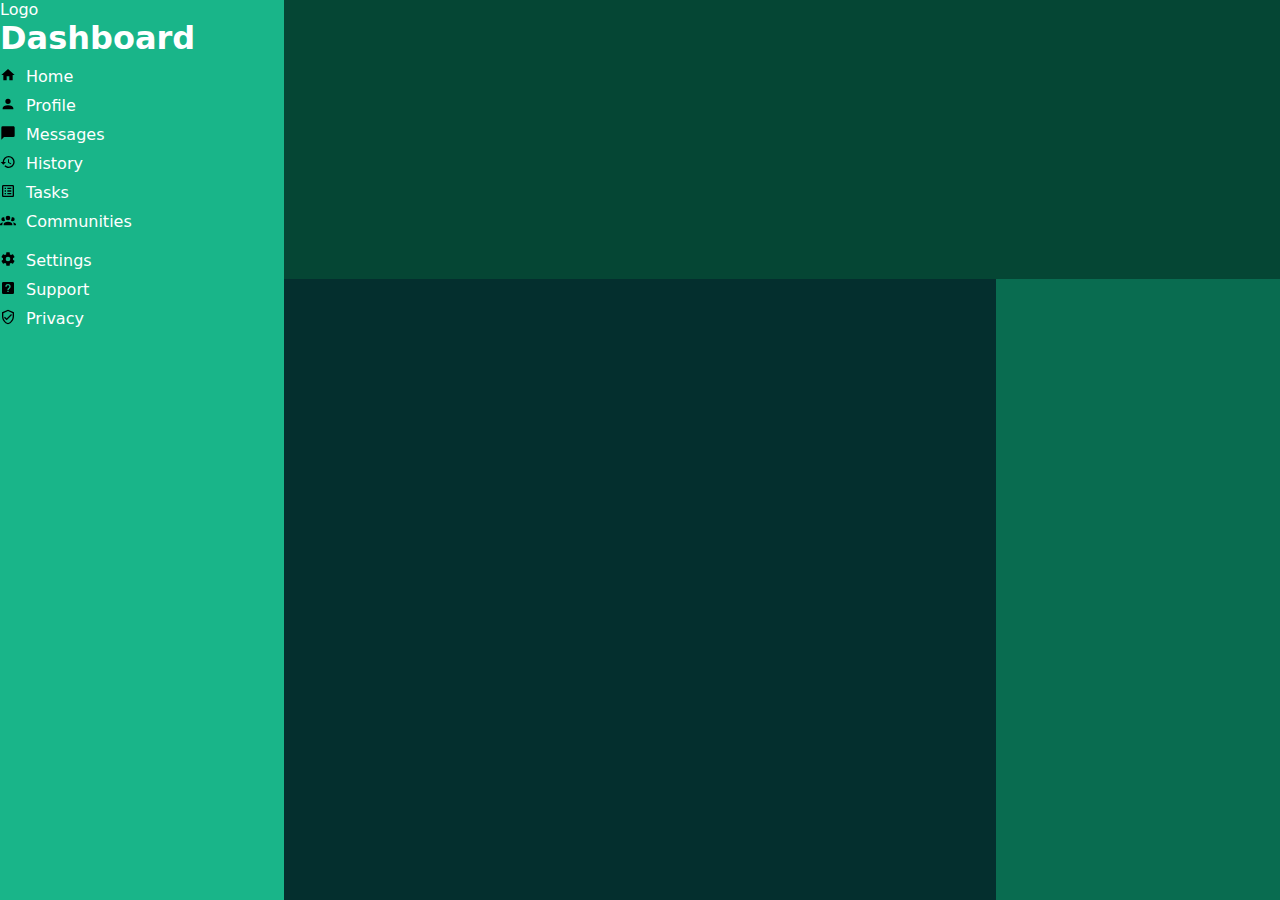
==== index.html @ f44090f6 "Add sidebar icons." ====
<!DOCTYPE html>
<html lang="en">
<head>
  <meta charset="UTF-8">
  <meta name="viewport" content="width=device-width, initial-scale=1.0">
  <title>Odin Dashboard</title>
  <link rel="stylesheet" href="style.css">
</head>
<body>
  <aside>
    <div>
      <div class="logo">Logo</div>
      <h1 class="dashboard">Dashboard</h1>
      <ul>
        <li class="border"></li>
        <li><img src="./assets/home.svg" alt="Home"><span>Home</span></li>
        <li><img src="./assets/account.svg" alt="Profile"><span>Profile</span></li>
        <li><img src="./assets/message.svg" alt="Messages"><span>Messages</span></li>
        <li><img src="./assets/history.svg" alt="History"><span>History</span></li>
        <li><img src="./assets/task.svg" alt="Tasks"><span>Tasks</span></li>
        <li><img src="./assets/communities.svg" alt=""><span>Communities</span></li>
        <li class="border"></li>
        <li><img src="./assets/setting.svg" alt="Settings"><span>Settings</span></li>
        <li><img src="./assets/support.svg" alt="Support"><span>Support</span></li>
        <li><img src="./assets/privacy.svg" alt="Privacy"><span>Privacy</span></li>
      </ul>
    </div>
  </aside>

  <header>
  </header>

  <section class="main-content">
    <div class="first-content">
      <div class="statistics"></div>
      <div class="proj-completion"></div>
    </div>
    <div class="second-content">
      <div class="proj-task"></div>
      <div class="proj-task"></div>
    </div>
  </section>

  <section class="right-content">
    <div class="reminders"></div>
    <div class="checklist"></div>
  </section>
</body>
</html>
---- style.css ----
:root{
  --bg-primary:#042f2e;
  --bg-secondary:#054634;
  --bg-buttons:#096c50;
  --bg-sidebar:#19b589;
  --font-color:white;
}

* {
  padding:0px;
  margin:0px;
  box-sizing: border-box;
}

html{
  font-family: system-ui, -apple-system, BlinkMacSystemFont, 'Segoe UI', Roboto, Oxygen, Ubuntu, Cantarell, 'Open Sans', 'Helvetica Neue', sans-serif;
}

body{
  background-color: var(--bg-primary);
  color:var(--font-color);
  display:grid;
  grid-template-areas: 
  "aside header header"
  "aside middle right"
  "aside middle right";
  grid-template-columns: 1fr 2.5fr 1fr;
}

aside{
  grid-area: aside;
  height:100vh;
  background-color: var(--bg-sidebar);
  display:grid;
}

ul{
  display:grid;
  gap:10px;
}

li{
  display:grid;
  grid-template-columns: min-content auto;
  gap:10px;
}

img{
  height:1rem;
  width:1rem;
}

header{
  grid-area: header;
  background-color: var(--bg-secondary);
}

.main-content{
  grid-area: middle;
  background-color: var(--bg-primary);
  display:grid;
  gap:2rem;
  margin: 2rem 2rem 0 2rem;
}

.main-content .first-content{
  display:grid;
  grid-template-columns: 2fr 1fr;
  grid-gap:2rem;
}

.main-content .second-content{
  display:grid;
  grid-template-columns: 1fr 1fr;
  grid-gap:2rem;
}

.right-content{
  grid-area: right;
  background-color: var(--bg-buttons);
  display:grid;
}
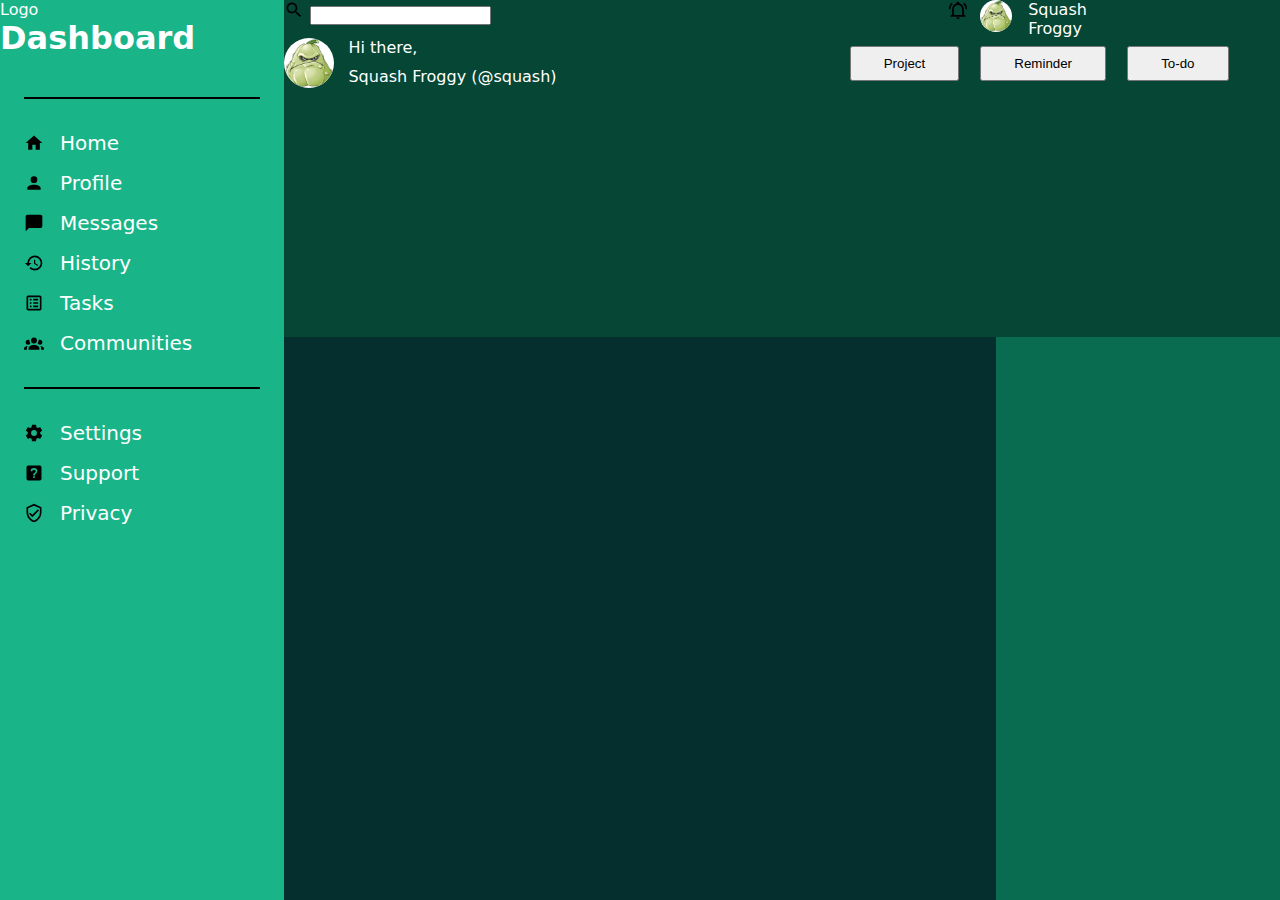
==== commit 5d4271c2: "Add header items" ====
--- a/index.html
+++ b/index.html
@@ -28,6 +28,31 @@
   </aside>
 
   <header>
+    <div class="top-header">
+      <div class="top-left-header">
+        <img src="./assets/search.svg" alt="search">
+        <input type="search" name="search" id="search">
+      </div>
+      <div class="top-right-header">
+        <img src="./assets/bell.svg" alt="notification">
+        <img src="./assets/profile-squash.webp" alt="profile-avatar" class="avatar">
+        <span class="small-name">Squash Froggy</span> 
+      </div>
+    </div>
+    <div class="bottom-header">
+      <div class="bottom-left-header">
+        <img src="./assets/profile-squash.webp" alt="profile" class="big-avatar">
+        <div class="greeting">
+          <span class="greet-hi">Hi there,</span>
+          <span class="greet-name">Squash Froggy (@squash)</span>
+        </div>
+      </div>
+      <div class="bottom-right-header">
+        <button class="btn-proj">Project</button>
+        <button class="btn-remind">Reminder</button>
+        <button class="btn-checklist">To-do</button>
+      </div>
+    </div>
   </header>
 
   <section class="main-content">
--- a/style.css
+++ b/style.css
@@ -36,18 +36,26 @@
 
 ul{
   display:grid;
-  gap:10px;
+  gap:16px;
+  margin:1.5em;
 }
 
 li{
   display:grid;
   grid-template-columns: min-content auto;
-  gap:10px;
+  gap:16px;
+  font-size:1.25rem;
+  align-items:center;
+}
+
+.border{
+  border:1px solid black;
+  margin: 16px 0 16px 0;
 }
 
 img{
-  height:1rem;
-  width:1rem;
+  height:20px;
+  width:20px;
 }
 
 header{
@@ -80,3 +88,60 @@
   background-color: var(--bg-buttons);
   display:grid;
 }
+
+/* ------------------------------------------ */
+/* Header stuff */
+/* ------------------------------------------ */
+.top-header{
+  display:grid;
+  grid-template-columns: 2fr 1fr;
+}
+
+.top-right-header{
+  display:grid;
+  grid-template-columns: 16px 32px auto;
+  gap:1rem;
+  justify-content:end;
+  margin-right:10em;
+}
+
+.avatar{
+  width: 2rem;
+  height:2rem;
+  background-color: white;
+  border-radius: 50%;
+  vertical-align: middle;
+}
+
+.bottom-header{
+  display:grid;
+  grid-template-columns: 1fr 1fr;
+  align-items:end;
+}
+
+.bottom-left-header{
+  display:grid;
+  grid-template-columns: 64px auto;
+  /* grid-auto-flow: column; */
+}
+
+.big-avatar{
+  height: 50px;
+  width: 50px;
+  border-radius:50px;
+  background-color:white;
+}
+
+.greeting{
+  display:grid;
+  gap: 8px;
+}
+
+button{
+  padding: 8px 32px 8px 32px;
+  margin-left:16px;
+}
+
+.bottom-right-header{
+  margin:auto;
+}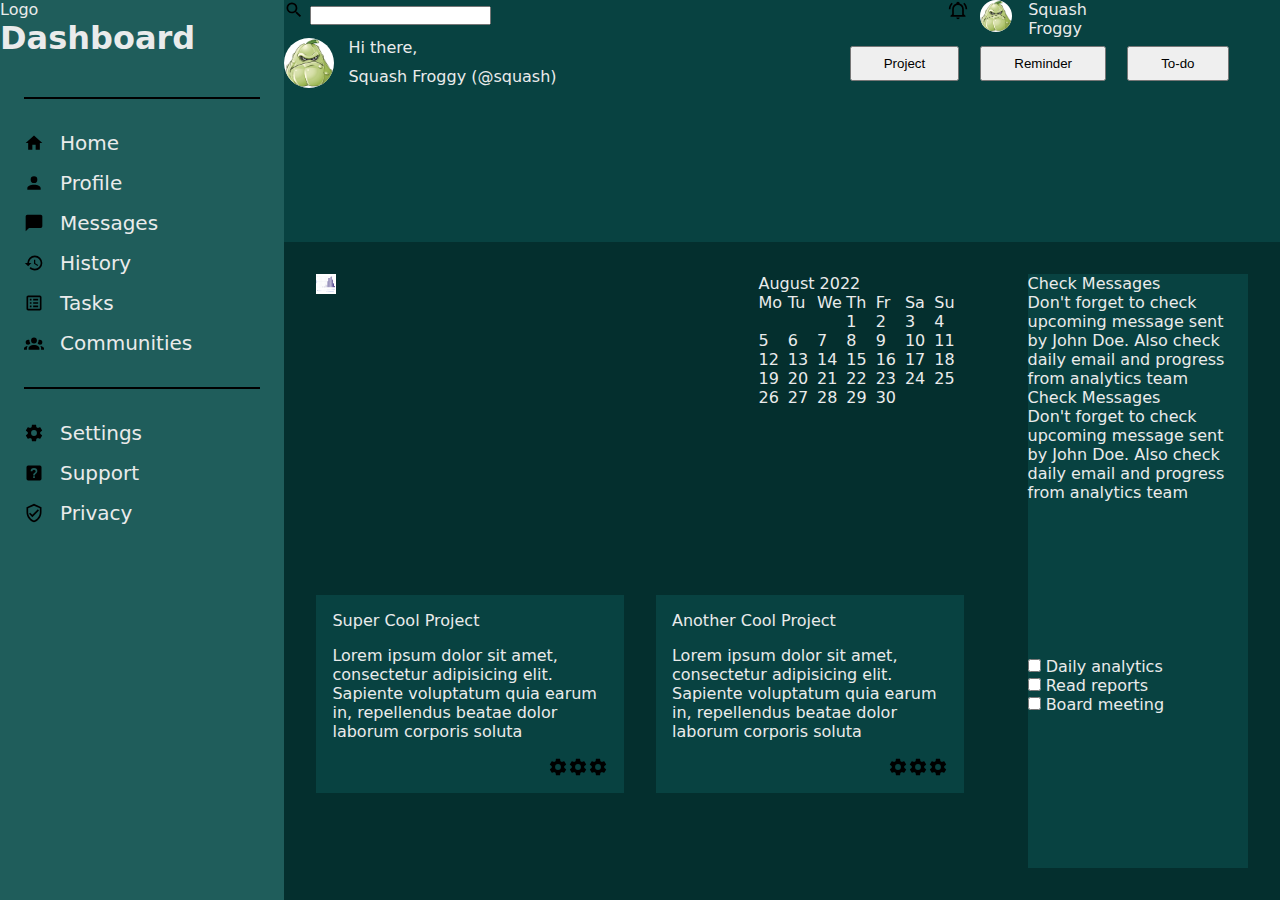
==== commit 8902c5da: "Style project-task content" ====
--- a/index.html
+++ b/index.html
@@ -57,18 +57,107 @@
 
   <section class="main-content">
     <div class="first-content">
-      <div class="statistics"></div>
-      <div class="proj-completion"></div>
+      <div class="statistics">
+        <img src="./assets/placeholder-statistics.png" alt="some graph">
+      </div>
+      <div class="calendar">
+        <div class="month">August 2022</div>
+        <div class="days">
+          <div>Mo</div>
+          <div>Tu</div>
+          <div>We</div>
+          <div>Th</div>
+          <div>Fr</div>
+          <div>Sa</div>
+          <div>Su</div>
+        </div>
+        <div class="dates">
+          <div>1</div>
+          <div>2</div>
+          <div>3</div>
+          <div>4</div>
+          <div>5</div>
+          <div>6</div>
+          <div>7</div>
+          <div>8</div>
+          <div>9</div>
+          <div>10</div>
+          <div>11</div>
+          <div>12</div>
+          <div>13</div>
+          <div>14</div>
+          <div>15</div>
+          <div>16</div>
+          <div>17</div>
+          <div>18</div>
+          <div>19</div>
+          <div>20</div>
+          <div>21</div>
+          <div>22</div>
+          <div>23</div>
+          <div>24</div>
+          <div>25</div>
+          <div>26</div>
+          <div>27</div>
+          <div>28</div>
+          <div>29</div>
+          <div>30</div>
+        </div>
+      </div>
     </div>
     <div class="second-content">
-      <div class="proj-task"></div>
-      <div class="proj-task"></div>
+      <div class="proj-task">
+        <p class="proj-title">Super Cool Project</p>
+        <p class="proj-content">Lorem ipsum dolor sit amet, consectetur adipisicing elit. Sapiente voluptatum quia earum in, repellendus beatae dolor laborum corporis soluta</p>
+        <div class="proj-icons">
+          <!-- <img src="./assets/favorite.svg" alt="favorite">
+          <img src="./assets/eye.svg" alt="read">
+          <img src="./assets/share.svg" alt="share"> -->
+          <img src="./assets/setting.svg" alt="">
+          <img src="./assets/setting.svg" alt="">
+          <img src="./assets/setting.svg" alt="">
+        </div>
+      </div>
+      <div class="proj-task">
+        <p class="proj-title">Another Cool Project</p>
+        <p class="proj-content">Lorem ipsum dolor sit amet, consectetur adipisicing elit. Sapiente voluptatum quia earum in, repellendus beatae dolor laborum corporis soluta</p>
+        <div class="proj-icons">
+          <!-- <img src="./assets/favorite.svg" alt="favorite">
+          <img src="./assets/eye.svg" alt="read">
+          <img src="./assets/share.svg" alt="share"> -->
+          <img src="./assets/setting.svg" alt="">
+          <img src="./assets/setting.svg" alt="">
+          <img src="./assets/setting.svg" alt="">
+        </div>
+      </div>
     </div>
   </section>
 
   <section class="right-content">
-    <div class="reminders"></div>
-    <div class="checklist"></div>
+    <div class="reminders-container">
+      <div class="reminders">
+        <p class="reminder-title">Check Messages</p>
+        <p class="reminder-content">Don't forget to check upcoming message sent by John Doe. Also check daily email and progress from analytics team</p>
+      </div>
+      <div class="reminders">
+        <p class="reminder-title">Check Messages</p>
+        <p class="reminder-content">Don't forget to check upcoming message sent by John Doe. Also check daily email and progress from analytics team</p>
+      </div>
+    </div>
+    <div class="checklist-container">
+      <div class="checklist">
+        <input type="checkbox" name="list" id="list">
+        <span>Daily analytics</span>
+      </div>
+      <div class="checklist">
+        <input type="checkbox" name="list" id="list">
+        <span>Read reports</span>
+      </div>
+      <div class="checklist">
+        <input type="checkbox" name="list" id="list">
+        <span>Board meeting</span>
+      </div>
+    </div>
   </section>
 </body>
 </html>--- a/style.css
+++ b/style.css
@@ -1,9 +1,10 @@
 :root{
-  --bg-primary:#042f2e;
-  --bg-secondary:#054634;
-  --bg-buttons:#096c50;
-  --bg-sidebar:#19b589;
-  --font-color:white;
+  --text: #EAEBEB;
+  --background: #042f2e;
+  --primary: #084241;
+  --sidebar: #1f5d5b;
+  --accent: #09b7b4;
+
 }
 
 * {
@@ -17,8 +18,8 @@
 }
 
 body{
-  background-color: var(--bg-primary);
-  color:var(--font-color);
+  background-color: var(--background);
+  color:var(--text);
   display:grid;
   grid-template-areas: 
   "aside header header"
@@ -30,9 +31,10 @@
 aside{
   grid-area: aside;
   height:100vh;
-  background-color: var(--bg-sidebar);
+  background-color: var(--sidebar);
   display:grid;
 }
+
 
 ul{
   display:grid;
@@ -60,12 +62,12 @@
 
 header{
   grid-area: header;
-  background-color: var(--bg-secondary);
+  background-color: var(--primary);
 }
 
 .main-content{
   grid-area: middle;
-  background-color: var(--bg-primary);
+  background-color: var(--background);
   display:grid;
   gap:2rem;
   margin: 2rem 2rem 0 2rem;
@@ -74,6 +76,7 @@
 .main-content .first-content{
   display:grid;
   grid-template-columns: 2fr 1fr;
+  grid-template-columns: repeat();
   grid-gap:2rem;
 }
 
@@ -85,8 +88,9 @@
 
 .right-content{
   grid-area: right;
-  background-color: var(--bg-buttons);
+  background-color: var(--primary);
   display:grid;
+  margin: 2rem;
 }
 
 /* ------------------------------------------ */
@@ -144,4 +148,44 @@
 
 .bottom-right-header{
   margin:auto;
-}+}
+j
+/* ------------------------------------------ */
+/* Body stuff */
+/* ------------------------------------------ */
+
+/* Calendar */
+.calendar{
+  display:grid;
+}
+
+.days{
+  display:grid;
+  grid-template-columns: repeat(7, 1fr);
+}
+
+.dates{
+  display:grid;
+  grid-template-columns: repeat(7, 1fr);
+}
+
+.dates div:first-child{
+  grid-column: 4;
+}
+
+
+.second-content{
+  max-height: 150px;
+}
+
+.proj-task{
+  padding: 1rem;
+  background-color: var(--primary);
+  display: grid;
+  gap:1rem;
+}
+
+.proj-icons{
+  display:flex;
+  justify-content: flex-end;
+}
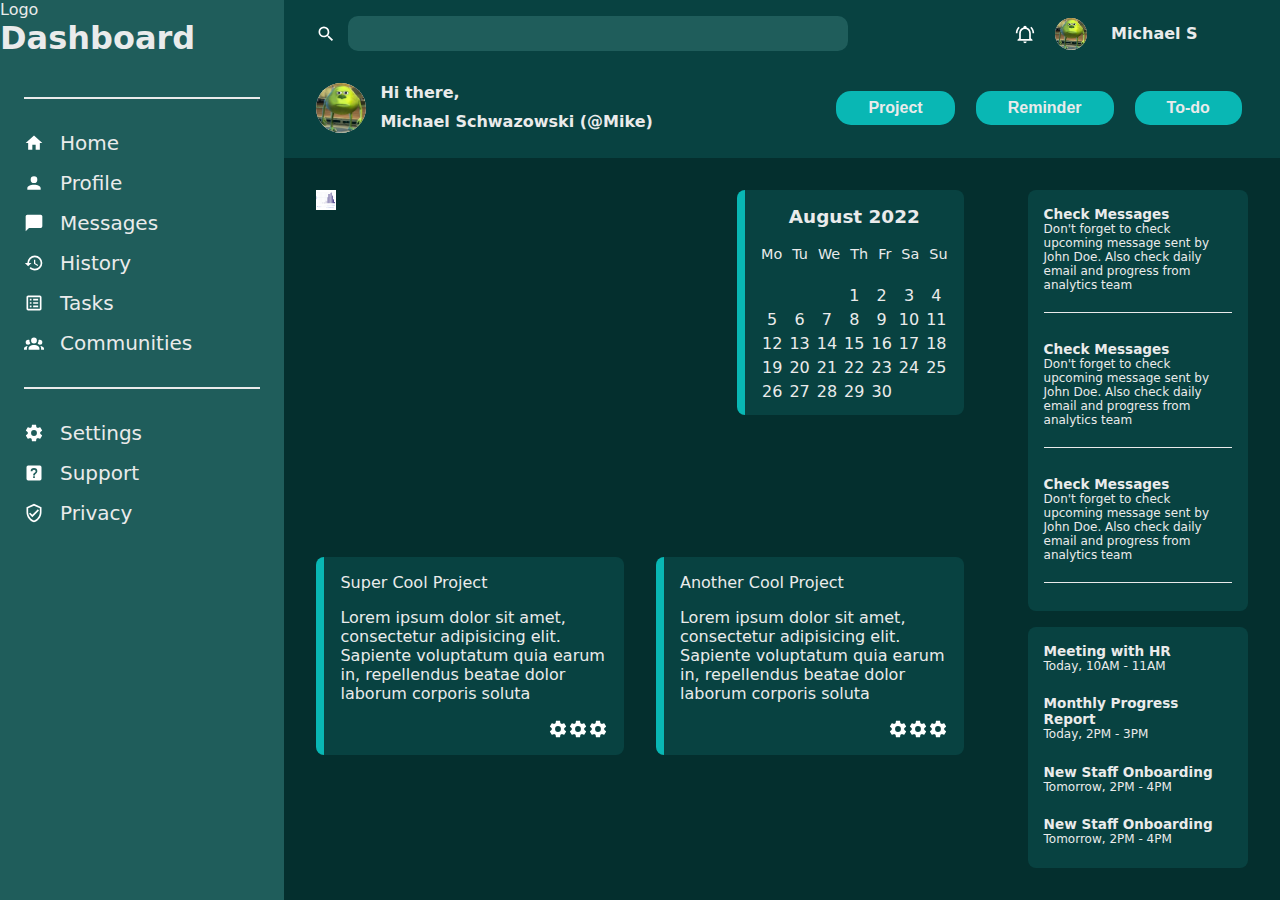
==== commit 3d5c6654: "Fix style header and all icons" ====
--- a/index.html
+++ b/index.html
@@ -35,16 +35,16 @@
       </div>
       <div class="top-right-header">
         <img src="./assets/bell.svg" alt="notification">
-        <img src="./assets/profile-squash.webp" alt="profile-avatar" class="avatar">
-        <span class="small-name">Squash Froggy</span> 
+        <img src="./assets/avatar.png" alt="profile-avatar" class="avatar">
+        <span class="small-name">Michael S</span> 
       </div>
     </div>
     <div class="bottom-header">
       <div class="bottom-left-header">
-        <img src="./assets/profile-squash.webp" alt="profile" class="big-avatar">
+        <img src="./assets/avatar.png" alt="profile" class="big-avatar">
         <div class="greeting">
           <span class="greet-hi">Hi there,</span>
-          <span class="greet-name">Squash Froggy (@squash)</span>
+          <span class="greet-name">Michael Schwazowski (@Mike)</span>
         </div>
       </div>
       <div class="bottom-right-header">
@@ -136,26 +136,35 @@
   <section class="right-content">
     <div class="reminders-container">
       <div class="reminders">
-        <p class="reminder-title">Check Messages</p>
+        <h3 class="reminder-title">Check Messages</h3>
         <p class="reminder-content">Don't forget to check upcoming message sent by John Doe. Also check daily email and progress from analytics team</p>
       </div>
       <div class="reminders">
-        <p class="reminder-title">Check Messages</p>
+        <h3 class="reminder-title">Check Messages</h3>
+        <p class="reminder-content">Don't forget to check upcoming message sent by John Doe. Also check daily email and progress from analytics team</p>
+      </div>
+      <div class="reminders">
+        <h3 class="reminder-title">Check Messages</h3>
         <p class="reminder-content">Don't forget to check upcoming message sent by John Doe. Also check daily email and progress from analytics team</p>
       </div>
     </div>
-    <div class="checklist-container">
-      <div class="checklist">
-        <input type="checkbox" name="list" id="list">
-        <span>Daily analytics</span>
+    <div class="sch">
+      <div class="sch1">
+        <h3 class="sch-title">Meeting with HR</h3> 
+        <p class="sch-time">Today, 10AM - 11AM</p>
       </div>
-      <div class="checklist">
-        <input type="checkbox" name="list" id="list">
-        <span>Read reports</span>
+      <div class="sch2">
+        <h3 class="sch-title">Monthly Progress Report</h3> 
+        <p class="sch-time">Today, 2PM - 3PM</p>
       </div>
-      <div class="checklist">
-        <input type="checkbox" name="list" id="list">
-        <span>Board meeting</span>
+      <div class="sch3">
+        <h3 class="sch-title">New Staff Onboarding</h3> 
+        <p class="sch-time">Tomorrow, 2PM - 4PM</p>
+      </div>
+      <div class="sch4">
+        <h3 class="sch-title">New Staff Onboarding</h3> 
+        <p class="sch-time">Tomorrow, 2PM - 4PM</p>
+      </div>
       </div>
     </div>
   </section>
--- a/style.css
+++ b/style.css
@@ -30,7 +30,7 @@
 
 aside{
   grid-area: aside;
-  height:100vh;
+  min-height:100vh;
   background-color: var(--sidebar);
   display:grid;
 }
@@ -51,7 +51,7 @@
 }
 
 .border{
-  border:1px solid black;
+  border:1px solid var(--text);
   margin: 16px 0 16px 0;
 }
 
@@ -88,25 +88,47 @@
 
 .right-content{
   grid-area: right;
-  background-color: var(--primary);
-  display:grid;
   margin: 2rem;
 }
 
 /* ------------------------------------------ */
 /* Header stuff */
 /* ------------------------------------------ */
+
+.small-name,
+.greet-hi,
+.greet-name,
+button{
+  font-weight:bold;
+}
+
 .top-header{
   display:grid;
-  grid-template-columns: 2fr 1fr;
+  grid-template-columns: repeat(8, 1fr);
+  margin: 1rem 2rem 2rem 2rem;
 }
 
 .top-right-header{
   display:grid;
   grid-template-columns: 16px 32px auto;
-  gap:1rem;
-  justify-content:end;
-  margin-right:10em;
+  gap:1.5rem;
+  grid-column: span 2;
+  align-items: center;
+}
+
+.top-left-header{
+  grid-column: 1 / 7;
+  display:grid;
+  align-items:center;
+  grid-template-columns: 16px auto; 
+  gap:1rem;
+}
+input[type=search]{
+  background: var(--sidebar);
+  border:none;
+  padding:10px;
+  width: clamp(10px, 75%, 1250px);
+  border-radius:10px;
 }
 
 .avatar{
@@ -126,7 +148,7 @@
 .bottom-left-header{
   display:grid;
   grid-template-columns: 64px auto;
-  /* grid-auto-flow: column; */
+  margin-left:2rem;
 }
 
 .big-avatar{
@@ -144,29 +166,58 @@
 button{
   padding: 8px 32px 8px 32px;
   margin-left:16px;
+  background-color: var(--accent);
+  border: none;
+  border-radius: 15px;
+  color:var(--text);
+  font-size: 1rem;
+  cursor: pointer;
 }
 
 .bottom-right-header{
   margin:auto;
 }
-j
 /* ------------------------------------------ */
 /* Body stuff */
 /* ------------------------------------------ */
+
+.proj-task,
+.reminders-container,
+.sch,
+.calendar{
+  border-radius:8px;
+}
 
 /* Calendar */
 .calendar{
   display:grid;
+  grid-template-rows: repeat(3, 30px);
+  padding: 1em;
+  gap:10px;
+  background-color: var(--primary);
+  /* padding:1em; */
+  border-left:8px solid var(--accent);
+  max-height: 225px;
+}
+
+.month{
+  font-size:1.15rem;
+  font-weight:bold;
+  text-align: center;
 }
 
 .days{
   display:grid;
   grid-template-columns: repeat(7, 1fr);
+  gap:10px;
+  font-size:0.9rem;
 }
 
 .dates{
   display:grid;
   grid-template-columns: repeat(7, 1fr);
+  justify-items: center;
+  gap:5px;
 }
 
 .dates div:first-child{
@@ -183,9 +234,54 @@
   background-color: var(--primary);
   display: grid;
   gap:1rem;
+  border-left:8px solid var(--accent);
 }
 
 .proj-icons{
   display:flex;
   justify-content: flex-end;
 }
+
+
+/* ------------------------------------------ */
+/* Right content */
+/* ------------------------------------------ */
+
+.right-content{
+  display:grid;
+  gap:1rem;
+}
+
+.reminders-container{
+  background-color: var(--primary);
+  display:grid;
+  padding:1em;
+  padding:1em 1em 0 1em;
+}
+
+.reminder-title,
+.sch-title{
+  font-weight: bold;
+  font-size:0.85rem;
+}
+
+.reminder-content,
+.sch-time{
+  font-size:0.75rem;
+}
+
+
+.sch{
+  background-color: var(--primary);
+  padding:1em;
+  display:grid;
+  gap:1rem;
+}
+
+.reminder-content::after{
+  content: "";
+  display: block;
+  border-bottom:1px solid var(--text);
+  margin: 20px 0;
+}
+
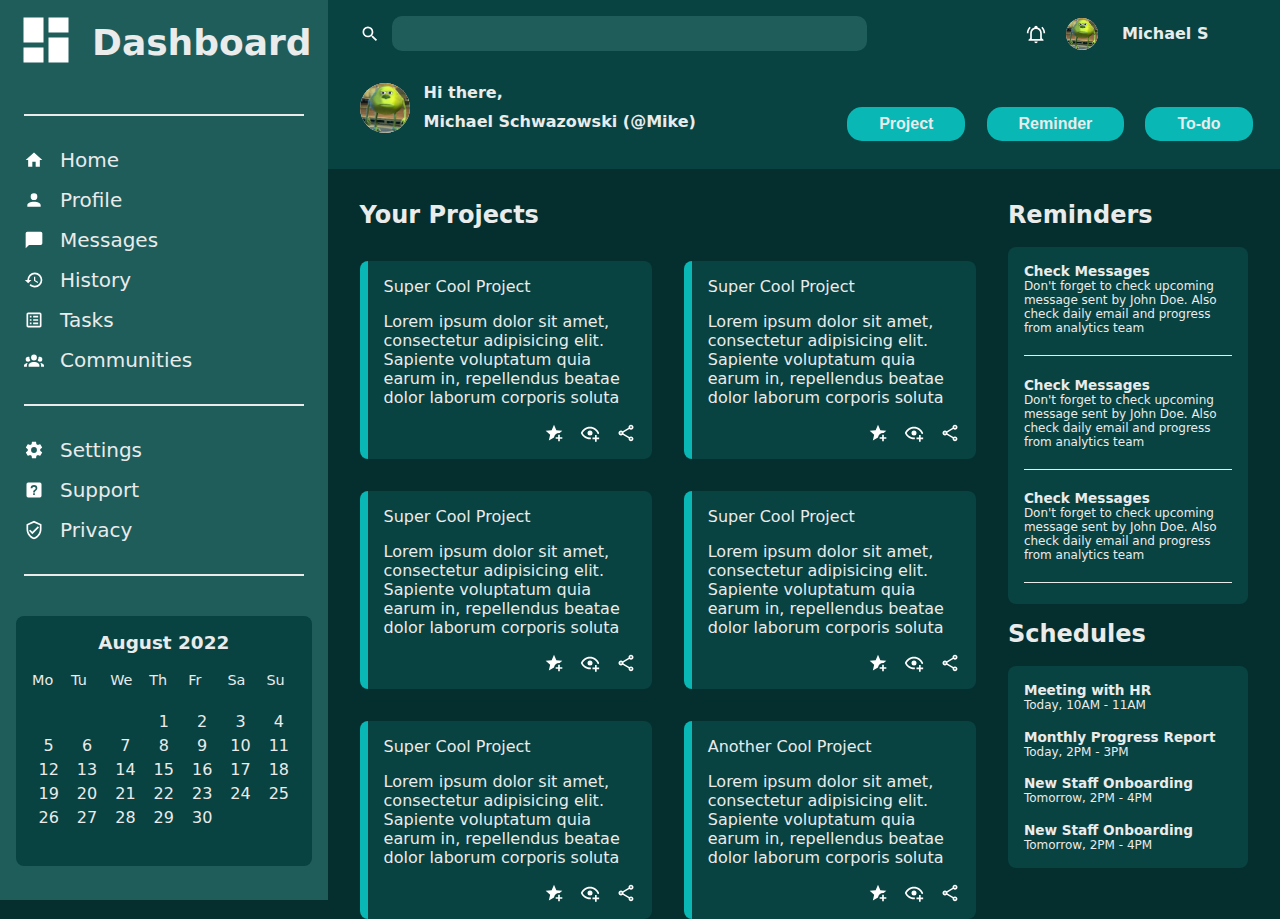
==== commit 7eb593d1: "Change main layout, moved calendar placement." ====
--- a/index.html
+++ b/index.html
@@ -9,8 +9,10 @@
 <body>
   <aside>
     <div>
-      <div class="logo">Logo</div>
-      <h1 class="dashboard">Dashboard</h1>
+      <div class="logo-container">
+        <div class="logo"><img src="./assets/dashboard.svg" alt="Logo"></div>
+        <h1 class="dashboard">Dashboard</h1>
+      </div>
       <ul>
         <li class="border"></li>
         <li><img src="./assets/home.svg" alt="Home"><span>Home</span></li>
@@ -23,43 +25,8 @@
         <li><img src="./assets/setting.svg" alt="Settings"><span>Settings</span></li>
         <li><img src="./assets/support.svg" alt="Support"><span>Support</span></li>
         <li><img src="./assets/privacy.svg" alt="Privacy"><span>Privacy</span></li>
+        <li class="border"></li>
       </ul>
-    </div>
-  </aside>
-
-  <header>
-    <div class="top-header">
-      <div class="top-left-header">
-        <img src="./assets/search.svg" alt="search">
-        <input type="search" name="search" id="search">
-      </div>
-      <div class="top-right-header">
-        <img src="./assets/bell.svg" alt="notification">
-        <img src="./assets/avatar.png" alt="profile-avatar" class="avatar">
-        <span class="small-name">Michael S</span> 
-      </div>
-    </div>
-    <div class="bottom-header">
-      <div class="bottom-left-header">
-        <img src="./assets/avatar.png" alt="profile" class="big-avatar">
-        <div class="greeting">
-          <span class="greet-hi">Hi there,</span>
-          <span class="greet-name">Michael Schwazowski (@Mike)</span>
-        </div>
-      </div>
-      <div class="bottom-right-header">
-        <button class="btn-proj">Project</button>
-        <button class="btn-remind">Reminder</button>
-        <button class="btn-checklist">To-do</button>
-      </div>
-    </div>
-  </header>
-
-  <section class="main-content">
-    <div class="first-content">
-      <div class="statistics">
-        <img src="./assets/placeholder-statistics.png" alt="some graph">
-      </div>
       <div class="calendar">
         <div class="month">August 2022</div>
         <div class="days">
@@ -104,36 +71,98 @@
           <div>30</div>
         </div>
       </div>
-    </div>
+    </div> 
+  </aside>
+
+  <header>
+    <div class="top-header">
+      <div class="top-left-header">
+        <img src="./assets/search.svg" alt="search">
+        <input type="search" name="search" id="search">
+      </div>
+      <div class="top-right-header">
+        <img src="./assets/bell.svg" alt="notification">
+        <img src="./assets/avatar.png" alt="profile-avatar" class="avatar">
+        <span class="small-name">Michael S</span> 
+      </div>
+    </div>
+    <div class="bottom-header">
+      <div class="bottom-left-header">
+        <img src="./assets/avatar.png" alt="profile" class="big-avatar">
+        <div class="greeting">
+          <span class="greet-hi">Hi there,</span>
+          <span class="greet-name">Michael Schwazowski (@Mike)</span>
+        </div>
+      </div>
+      <div class="bottom-right-header">
+        <button class="btn-proj">Project</button>
+        <button class="btn-remind">Reminder</button>
+        <button class="btn-checklist">To-do</button>
+      </div>
+    </div>
+  </header>
+
+  <section class="main-content">
+    <h2 class="title">Your Projects</h2>
     <div class="second-content">
       <div class="proj-task">
         <p class="proj-title">Super Cool Project</p>
         <p class="proj-content">Lorem ipsum dolor sit amet, consectetur adipisicing elit. Sapiente voluptatum quia earum in, repellendus beatae dolor laborum corporis soluta</p>
         <div class="proj-icons">
-          <!-- <img src="./assets/favorite.svg" alt="favorite">
-          <img src="./assets/eye.svg" alt="read">
-          <img src="./assets/share.svg" alt="share"> -->
-          <img src="./assets/setting.svg" alt="">
-          <img src="./assets/setting.svg" alt="">
-          <img src="./assets/setting.svg" alt="">
+          <img src="./assets/favorite.svg" alt="favorite">
+          <img src="./assets/eye.svg" alt="read">
+          <img src="./assets/share.svg" alt="share">
+        </div>
+      </div>
+      <div class="proj-task">
+        <p class="proj-title">Super Cool Project</p>
+        <p class="proj-content">Lorem ipsum dolor sit amet, consectetur adipisicing elit. Sapiente voluptatum quia earum in, repellendus beatae dolor laborum corporis soluta</p>
+        <div class="proj-icons">
+          <img src="./assets/favorite.svg" alt="favorite">
+          <img src="./assets/eye.svg" alt="read">
+          <img src="./assets/share.svg" alt="share">
+        </div>
+      </div>
+      <div class="proj-task">
+        <p class="proj-title">Super Cool Project</p>
+        <p class="proj-content">Lorem ipsum dolor sit amet, consectetur adipisicing elit. Sapiente voluptatum quia earum in, repellendus beatae dolor laborum corporis soluta</p>
+        <div class="proj-icons">
+          <img src="./assets/favorite.svg" alt="favorite">
+          <img src="./assets/eye.svg" alt="read">
+          <img src="./assets/share.svg" alt="share">
+        </div>
+      </div>
+      <div class="proj-task">
+        <p class="proj-title">Super Cool Project</p>
+        <p class="proj-content">Lorem ipsum dolor sit amet, consectetur adipisicing elit. Sapiente voluptatum quia earum in, repellendus beatae dolor laborum corporis soluta</p>
+        <div class="proj-icons">
+          <img src="./assets/favorite.svg" alt="favorite">
+          <img src="./assets/eye.svg" alt="read">
+          <img src="./assets/share.svg" alt="share">
+        </div>
+      </div>
+      <div class="proj-task">
+        <p class="proj-title">Super Cool Project</p>
+        <p class="proj-content">Lorem ipsum dolor sit amet, consectetur adipisicing elit. Sapiente voluptatum quia earum in, repellendus beatae dolor laborum corporis soluta</p>
+        <div class="proj-icons">
+          <img src="./assets/favorite.svg" alt="favorite">
+          <img src="./assets/eye.svg" alt="read">
+          <img src="./assets/share.svg" alt="share">
         </div>
       </div>
       <div class="proj-task">
         <p class="proj-title">Another Cool Project</p>
         <p class="proj-content">Lorem ipsum dolor sit amet, consectetur adipisicing elit. Sapiente voluptatum quia earum in, repellendus beatae dolor laborum corporis soluta</p>
         <div class="proj-icons">
-          <!-- <img src="./assets/favorite.svg" alt="favorite">
-          <img src="./assets/eye.svg" alt="read">
-          <img src="./assets/share.svg" alt="share"> -->
-          <img src="./assets/setting.svg" alt="">
-          <img src="./assets/setting.svg" alt="">
-          <img src="./assets/setting.svg" alt="">
-        </div>
+          <img src="./assets/favorite.svg" alt="favorite">
+          <img src="./assets/eye.svg" alt="read">
+          <img src="./assets/share.svg" alt="share">
       </div>
     </div>
   </section>
 
   <section class="right-content">
+    <h2 class="title">Reminders</h2>
     <div class="reminders-container">
       <div class="reminders">
         <h3 class="reminder-title">Check Messages</h3>
@@ -148,6 +177,7 @@
         <p class="reminder-content">Don't forget to check upcoming message sent by John Doe. Also check daily email and progress from analytics team</p>
       </div>
     </div>
+    <h2 class="title">Schedules</h2>
     <div class="sch">
       <div class="sch1">
         <h3 class="sch-title">Meeting with HR</h3> 
--- a/style.css
+++ b/style.css
@@ -60,6 +60,24 @@
   width:20px;
 }
 
+.logo > img{
+  height:60px;
+  width: 60px;
+}
+
+.logo-container{
+  display:grid;
+  grid-template-columns: min-content 1fr;
+  align-items: center;
+  justify-content: center;
+  margin: 10px 1rem;
+  gap:1rem
+}
+
+h1{
+  font-size:2.25rem;
+}
+
 header{
   grid-area: header;
   background-color: var(--primary);
@@ -71,6 +89,7 @@
   display:grid;
   gap:2rem;
   margin: 2rem 2rem 0 2rem;
+  grid-template-rows: auto 1fr;
 }
 
 .main-content .first-content{
@@ -82,13 +101,25 @@
 
 .main-content .second-content{
   display:grid;
-  grid-template-columns: 1fr 1fr;
+  grid-template-columns: repeat(auto-fit, minmax(250px, 1fr));
   grid-gap:2rem;
+}
+
+.statistics img{
+  /* width:clamp(50%, 75%, 550px); */
+  /* height:clamp(25%, 200px, 275px) ; */
+  /* width:550px; */
+  /* height:250px; */
+  width:100%;
+  height:250px;
+  /* height:%; */
+  object-fit: cover;
+  object-position: center;
 }
 
 .right-content{
   grid-area: right;
-  margin: 2rem;
+  margin: 2rem 2rem 2rem 0;
 }
 
 /* ------------------------------------------ */
@@ -149,6 +180,7 @@
   display:grid;
   grid-template-columns: 64px auto;
   margin-left:2rem;
+  margin-bottom:2rem;
 }
 
 .big-avatar{
@@ -164,13 +196,13 @@
 }
 
 button{
-  padding: 8px 32px 8px 32px;
+  padding: 0.5em 2em;
   margin-left:16px;
   background-color: var(--accent);
   border: none;
   border-radius: 15px;
   color:var(--text);
-  font-size: 1rem;
+  font-size: clamp(10%, 1rem, 2rem);
   cursor: pointer;
 }
 
@@ -195,9 +227,8 @@
   padding: 1em;
   gap:10px;
   background-color: var(--primary);
-  /* padding:1em; */
-  border-left:8px solid var(--accent);
-  max-height: 225px;
+  min-height:250px;
+  margin:0 1rem;
 }
 
 .month{
@@ -238,8 +269,10 @@
 }
 
 .proj-icons{
-  display:flex;
+  display:grid;
+  grid-template-columns: repeat(3, min-content);
   justify-content: flex-end;
+  gap:1rem
 }
 
 
